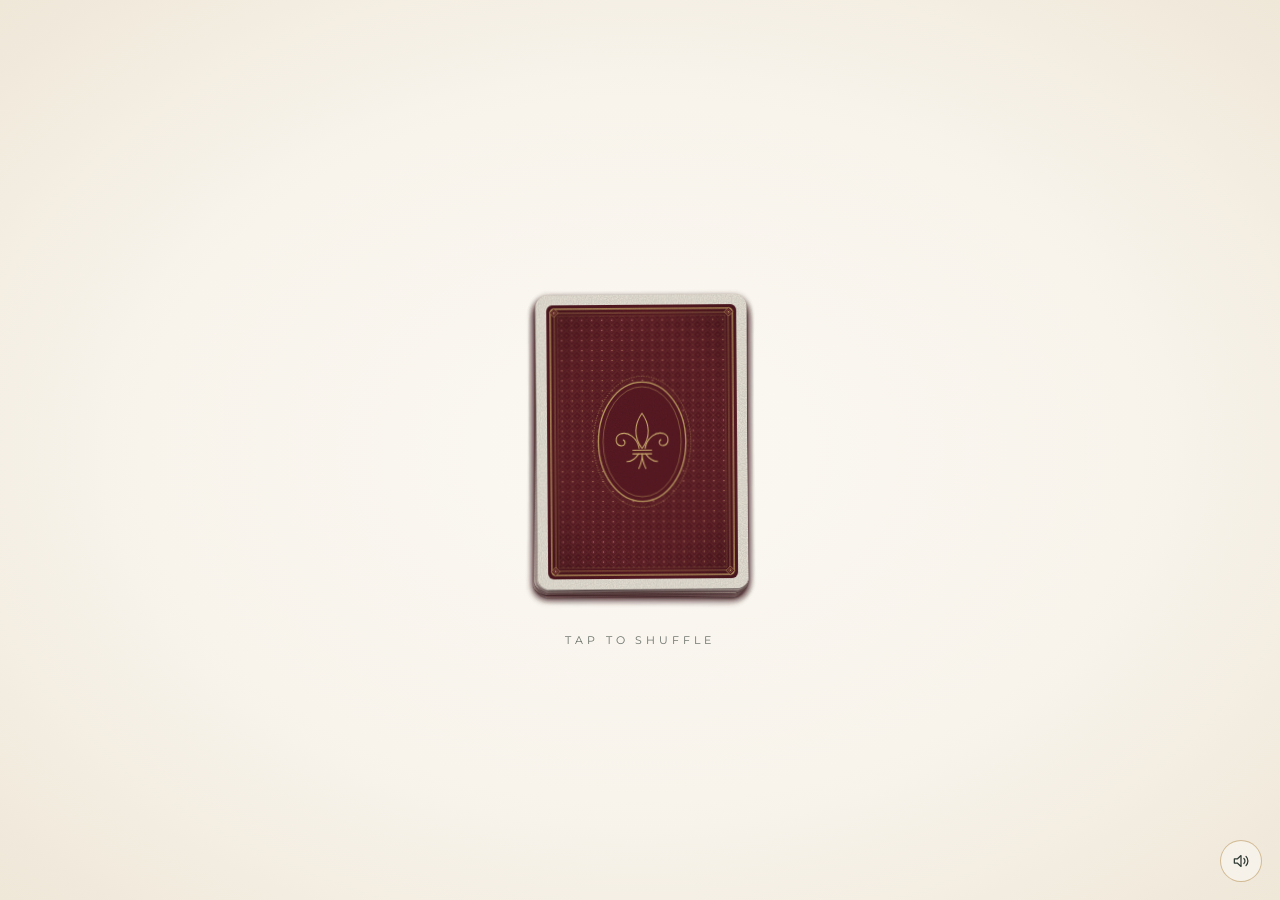
==== index.html @ 2550b091 "Link preview: remove 'Oi!' Co-Authored-By: Claude Opus 5.5 <noreply@anthropic.com> Claude-Session: h" ====
<!doctype html>
<html lang="en">
<head>
  <meta charset="utf-8">
  <meta name="viewport" content="width=device-width, initial-scale=1">
  <title>Ailsa ⚜ André · 01.08.28</title>
  <meta name="description" content="Ailsa and André are getting married in New Orleans, Louisiana on January 8, 2028.">
  <link rel="canonical" href="https://aneworleanswedding.com/">
  <meta property="og:type" content="website">
  <meta property="og:site_name" content="Ailsa ⚜ André">
  <meta property="og:url" content="https://aneworleanswedding.com/">
  <meta property="og:title" content="Ailsa ⚜ André">
  <meta property="og:description" content="Save the date · January 8, 2028 · New Orleans, Louisiana">
  <meta property="og:image" content="https://aneworleanswedding.com/assets/og-card-portrait.jpg?v=21">
  <meta property="og:image:type" content="image/jpeg">
  <meta property="og:image:width" content="1000">
  <meta property="og:image:height" content="1400">
  <meta property="og:image:alt" content="How about a New Orleans wedding? Written over a maroon fleur-de-lis playing card, above a gold parasol crossed with an Australian flag parasol">
  <meta name="twitter:card" content="summary_large_image">
  <meta name="twitter:title" content="Ailsa ⚜ André">
  <meta name="twitter:description" content="Save the date · January 8, 2028 · New Orleans, Louisiana">
  <meta name="twitter:image" content="https://aneworleanswedding.com/assets/og-card-portrait.jpg?v=21">
  <meta name="theme-color" content="#f8f4ec">
  <link rel="icon" href="favicon.svg" type="image/svg+xml">
  <link rel="apple-touch-icon" href="apple-touch-icon.png">
  <link rel="preconnect" href="https://fonts.googleapis.com">
  <link rel="preconnect" href="https://fonts.gstatic.com" crossorigin>
  <link href="https://fonts.googleapis.com/css2?family=Playfair+Display:wght@700;800&family=Cormorant+Garamond:wght@300;400;500&family=Montserrat:wght@400;500&display=swap" rel="stylesheet">
  <link rel="stylesheet" href="splash.css?v=20261127p">
</head>
<body>

  <!-- Shared drawings -->
  <svg width="0" height="0" style="position:absolute" aria-hidden="true">
    <defs>
      <symbol id="fdl" viewBox="0 2 100 102">
        <g fill="none" stroke="currentColor" stroke-width="1.8" stroke-linecap="round" stroke-linejoin="round">
          <path d="M50 6 C63 24 65 46 50 66 C35 46 37 24 50 6 Z"/>
          <path d="M55 66 C58 48 74 36 87 41 C97 45 96 60 86 61 C79 62 77 54 82 51"/>
          <path d="M45 66 C42 48 26 36 13 41 C3 45 4 60 14 61 C21 62 23 54 18 51"/>
          <path d="M34 69 H66 M34 75 H66"/>
          <path d="M50 75 C50 86 47 94 44 100 M50 75 C50 86 53 94 56 100"/>
          <path d="M44 75 C38 84 30 88 24 88 M56 75 C62 84 70 88 76 88"/>
        </g>
      </symbol>
      <symbol id="heart" viewBox="0 0 100 92">
        <path fill="currentColor" d="M50 91 C45 79 3 57 3 29 C3 12 15 2 28.5 2 C39 2 46.5 9 50 18 C53.5 9 61 2 71.5 2 C85 2 97 12 97 29 C97 57 55 79 50 91 Z"/>
      </symbol>
      <!-- Card back: printed maroon panel, gold lattice, foil frame, medallion -->
      <linearGradient id="foil" x1="0" y1="0" x2="1" y2="1">
        <stop offset="0" stop-color="#cfae6c"/>
        <stop offset=".5" stop-color="#c3a061"/>
        <stop offset="1" stop-color="#cba86a"/>
      </linearGradient>
      <radialGradient id="panelShade" cx="50%" cy="50%" r="72%">
        <stop offset="0" stop-color="#000" stop-opacity="0"/>
        <stop offset=".6" stop-color="#000" stop-opacity="0"/>
        <stop offset="1" stop-color="#000" stop-opacity=".18"/>
      </radialGradient>
      <pattern id="lattice" width="12" height="12" patternUnits="userSpaceOnUse">
        <rect width="12" height="12" fill="#5c1a24"/>
        <path d="M6 0L12 6L6 12L0 6Z" fill="none" stroke="#d2ad66" stroke-opacity=".5" stroke-width=".45"/>
        <path d="M6 3.2L8.8 6L6 8.8L3.2 6Z" fill="#6c222e" stroke="#d2ad66" stroke-opacity=".35" stroke-width=".3"/>
        <circle cx="6" cy="6" r=".65" fill="#e0bf7c"/>
        <circle cx="0" cy="0" r=".55" fill="#d2ad66" fill-opacity=".75"/>
        <circle cx="12" cy="0" r=".55" fill="#d2ad66" fill-opacity=".75"/>
        <circle cx="0" cy="12" r=".55" fill="#d2ad66" fill-opacity=".75"/>
        <circle cx="12" cy="12" r=".55" fill="#d2ad66" fill-opacity=".75"/>
      </pattern>
      <symbol id="rosette" viewBox="-6 -6 12 12" overflow="visible">
        <path d="M0 -5.2L5.2 0L0 5.2L-5.2 0Z" fill="#5c1a24" stroke="url(#foil)" stroke-width=".8"/>
        <path d="M0 -2.6L2.6 0L0 2.6L-2.6 0Z" fill="none" stroke="#d2ad66" stroke-width=".45"/>
        <circle r=".9" fill="#e6c887"/>
      </symbol>
      <symbol id="cardback" viewBox="0 0 250 350">
        <rect width="250" height="350" fill="#efe9dd"/>
        <rect x="12" y="12" width="226" height="326" rx="7" fill="#5c1a24"/>
        <rect x="25" y="25" width="200" height="300" fill="url(#lattice)"/>
        <rect x="12" y="12" width="226" height="326" rx="7" fill="url(#panelShade)"/>
        <rect x="16.5" y="16.5" width="217" height="317" rx="4.5" fill="none" stroke="url(#foil)" stroke-width="1.5"/>
        <rect x="21.5" y="21.5" width="207" height="307" rx="2" fill="none" stroke="#d2ad66" stroke-width=".6"/>
        <rect x="25" y="25" width="200" height="300" fill="none" stroke="#d2ad66" stroke-opacity=".6" stroke-width=".4"/>
        <use href="#rosette" x="15" y="15" width="12" height="12"/>
        <use href="#rosette" x="223" y="15" width="12" height="12"/>
        <use href="#rosette" x="15" y="323" width="12" height="12"/>
        <use href="#rosette" x="223" y="323" width="12" height="12"/>
        <ellipse cx="125" cy="175" rx="58" ry="78" fill="none" stroke="#d2ad66" stroke-width=".6" stroke-dasharray=".6 2.4" stroke-linecap="round"/>
        <ellipse cx="125" cy="175" rx="52" ry="71" fill="#5c1a24" stroke="url(#foil)" stroke-width="1.6"/>
        <ellipse cx="125" cy="175" rx="46.5" ry="65.5" fill="none" stroke="#d2ad66" stroke-width=".55"/>
        <use href="#fdl" x="90" y="138" width="70" height="72" style="color:#ddbb76"/>
      </symbol>
    </defs>
  </svg>

  <main class="table" id="table" aria-label="Ailsa and André">
    <template id="card-tpl">
      <div class="card">
        <div class="card-inner">
          <div class="face back">
            <svg class="back-art" viewBox="0 0 250 350" preserveAspectRatio="none" aria-hidden="true"><use href="#cardback"/></svg>
          </div>
        </div>
      </div>
    </template>

    <template id="ace-front">
      <div class="face front">
        <div class="corner tl"><span>A</span><svg><use href="#heart"/></svg></div>
        <svg class="pip"><use href="#heart"/></svg>
        <div class="corner br"><span>A</span><svg><use href="#heart"/></svg></div>
      </div>
    </template>
  </main>

  <p class="prompt" id="prompt">Tap to shuffle</p>
  <a class="enter" id="enter" href="home.html">Geaux</a>

  <button class="sound" id="sound" type="button" aria-label="Sound" aria-pressed="true" title="Sound on/off">
    <svg viewBox="0 0 24 24" fill="none" stroke="currentColor" stroke-width="1.5" stroke-linecap="round" stroke-linejoin="round" aria-hidden="true">
      <path d="M4 9.5h3.5L12 5.5v13l-4.5-4H4z"/>
      <path class="wave" d="M15.5 9a4.2 4.2 0 0 1 0 6M18 6.5a7.8 7.8 0 0 1 0 11"/>
      <path class="cross" d="M16 9.5l5 5M21 9.5l-5 5"/>
    </svg>
  </button>

  <!-- "When the Saints Go Marching In" (traditional), performed by the Gateway Brass of the United States
       Air Force Band of the West. U.S. federal government work: public domain. 1:50–2:40 instrumental section, slowed to 85 bpm, looped. -->
  <audio id="music" src="assets/audio/saints-brass.mp3?v=20261127f" preload="none" loop></audio>

  <script src="splash.js?v=20261127q"></script>
</body>
</html>
---- splash.css ----
:root {
  --paper: #f8f4ec;
  --ink: #2f3a33;
  --gold: #c9a45f;
  --deep: #23312a;
  --maroon: #5c1a24;
  --red: #c9252c;
  --card: #efe9dd;
  --w: clamp(150px, 30vmin, 210px);
  --h: calc(var(--w) * 1.4);
  --r: calc(var(--w) * 0.055);
  --lift: -5vh;      /* how far the ace rises */
  --grow: 1.2;       /* how much the ace grows */
}

* { box-sizing: border-box; }
html, body { height: 100%; margin: 0; }
body {
  background: radial-gradient(ellipse at center, #fbf8f2 0%, var(--paper) 55%, #efe7d8 100%);
  color: var(--ink);
  overflow: hidden;
  font-family: "Cormorant Garamond", Georgia, serif;
}

.table { position: fixed; inset: 0; perspective: 1400px; }

/* ---------- Cards ---------- */
.card {
  position: absolute; left: 50%; top: 50%;
  width: var(--w); height: var(--h);
  margin: calc(var(--h) / -2) 0 0 calc(var(--w) / -2);
  transform-style: preserve-3d;
  will-change: transform;
}
.card-inner {
  position: relative; width: 100%; height: 100%;
  transform-style: preserve-3d;
}
@property --elev { syntax: "<number>"; inherits: true; initial-value: 0; }
.face {
  position: absolute; inset: 0;
  border-radius: var(--r);
  overflow: hidden;
  backface-visibility: hidden;
  -webkit-backface-visibility: hidden;
  /* shadow grows and softens as the card lifts off the table */
  box-shadow:
    inset 0 0 0 .5px rgba(60,30,20,.18),
    0 1px 1.5px rgba(0,0,0,.22),
    0 calc(3px + var(--elev, 0) * .45px) calc(8px + var(--elev, 0) * .9px) rgba(60,18,24, calc(.2 - var(--elev, 0) * .0007));
}
/* paper grain + linen ("air-cushion") finish */
.face::after {
  content: ""; position: absolute; inset: 0; pointer-events: none;
  background-image:
    url("data:image/svg+xml,%3Csvg xmlns='http://www.w3.org/2000/svg' width='140' height='140'%3E%3Cfilter id='n'%3E%3CfeTurbulence type='fractalNoise' baseFrequency='.85' numOctaves='2' stitchTiles='stitch'/%3E%3CfeColorMatrix values='0 0 0 0 0 0 0 0 0 0 0 0 0 0 0 0 0 0 .55 0'/%3E%3C/filter%3E%3Crect width='100%25' height='100%25' filter='url(%23n)'/%3E%3C/svg%3E"),
    repeating-linear-gradient(0deg, rgba(255,255,255,.05) 0 1px, transparent 1px 2.5px),
    repeating-linear-gradient(90deg, rgba(0,0,0,.035) 0 1px, transparent 1px 2.5px);
  opacity: .32;
  mix-blend-mode: multiply;
}
/* faint gloss of the coated card stock */
.face::before {
  content: ""; position: absolute; inset: 0; pointer-events: none; z-index: 1;
  background: linear-gradient(118deg, rgba(255,255,255,0) 35%, rgba(255,255,255,.09) 48%, rgba(255,255,255,0) 62%);
}

.front::after { opacity: .09; }
.front::before { background: linear-gradient(118deg, rgba(255,255,255,0) 35%, rgba(255,255,255,.12) 48%, rgba(255,255,255,0) 62%); }

/* Back: printed design (SVG #cardback) */
.back { background: var(--card); }
.back::before { display: none; }          /* matte: no gloss streak */
.back-art { position: absolute; inset: 0; width: 100%; height: 100%; display: block; }
/* cards other than the ace show their back on both sides while tumbling */
.card.plain .back { backface-visibility: visible; -webkit-backface-visibility: visible; }

/* Front: ace of hearts (traditional) */
.front {
  background: var(--card);
  transform: rotateY(180deg);
  color: var(--red);
}
.pip {
  position: absolute; left: 50%; top: 50%;
  width: 21%; height: 19%;
  transform: translate(-50%, -50%);
}
.corner {
  position: absolute;
  display: flex; flex-direction: column; align-items: center;
  line-height: .9;
}
.corner span {
  font-family: "Playfair Display", "Didot", "Bodoni 72", Georgia, serif;
  font-size: calc(var(--w) * 0.16); font-weight: 700;
}
.corner svg { width: calc(var(--w) * 0.075); height: calc(var(--w) * 0.07); margin-top: calc(var(--w) * 0.02); }
.corner.tl { top: 6%; left: 7%; }
.corner.br { bottom: 6%; right: 7%; transform: rotate(180deg); }

/* ---------- Enter ---------- */
.enter {
  position: fixed; left: 50%;
  top: calc(50% + var(--lift) + var(--h) * var(--grow) / 2 + 36px);
  transform: translate(-50%, 8px);
  font-family: "Montserrat", system-ui, sans-serif;
  font-size: .78rem; letter-spacing: .42em; text-transform: uppercase;
  text-decoration: none; color: var(--ink);
  padding: 14px 18px 14px 26px;     /* extra left balances letter-spacing */
  border-top: 1px solid var(--gold);
  border-bottom: 1px solid var(--gold);
  opacity: 0; pointer-events: none;
  transition: opacity 1s ease, transform 1s ease, color .2s, background .2s;
}
.enter.show { opacity: 1; transform: translate(-50%, 0); pointer-events: auto; }
.enter:hover, .enter:focus-visible { color: var(--paper); background: var(--deep); outline: none; }

/* ---------- Tap prompt ---------- */
.prompt {
  position: fixed; left: 50%; margin: 0;
  top: calc(50% + var(--h) / 2 + 36px);
  transform: translateX(-50%);
  font-family: "Montserrat", system-ui, sans-serif;
  font-size: .7rem; letter-spacing: .35em; text-transform: uppercase;
  color: var(--ink); opacity: .7; white-space: nowrap;
  animation: breathe 2.4s ease-in-out infinite;
  transition: opacity .4s ease;
  pointer-events: none;
}
.prompt.hide { animation: none; opacity: 0; }
@keyframes breathe { 0%, 100% { opacity: .35; } 50% { opacity: .8; } }
body { cursor: pointer; }

/* ---------- Sound toggle ---------- */
.sound {
  position: fixed; right: 18px; bottom: 18px; z-index: 1000;
  width: 42px; height: 42px; border-radius: 50%;
  display: grid; place-items: center;
  background: rgba(248,244,236,.85); color: var(--ink);
  border: 1px solid rgba(184,149,90,.6); cursor: pointer;
  transition: background .2s, color .2s;
}
.sound:hover, .sound:focus-visible { background: var(--deep); color: var(--paper); outline: none; }
.sound svg { width: 20px; height: 20px; }
.sound .cross { display: none; }
.sound.off .wave { display: none; }
.sound.off .cross { display: inline; }

/* ---------- Second-line parasols ---------- */
.parasols { position: fixed; inset: 0; overflow: hidden; pointer-events: none; }
.parasol { position: absolute; left: 0; top: 0; will-change: transform; }
.parasol svg { display: block; width: 100%; height: auto; transform-origin: 50% 40%;
  filter: drop-shadow(0 6px 8px rgba(60,18,24,.18)); }
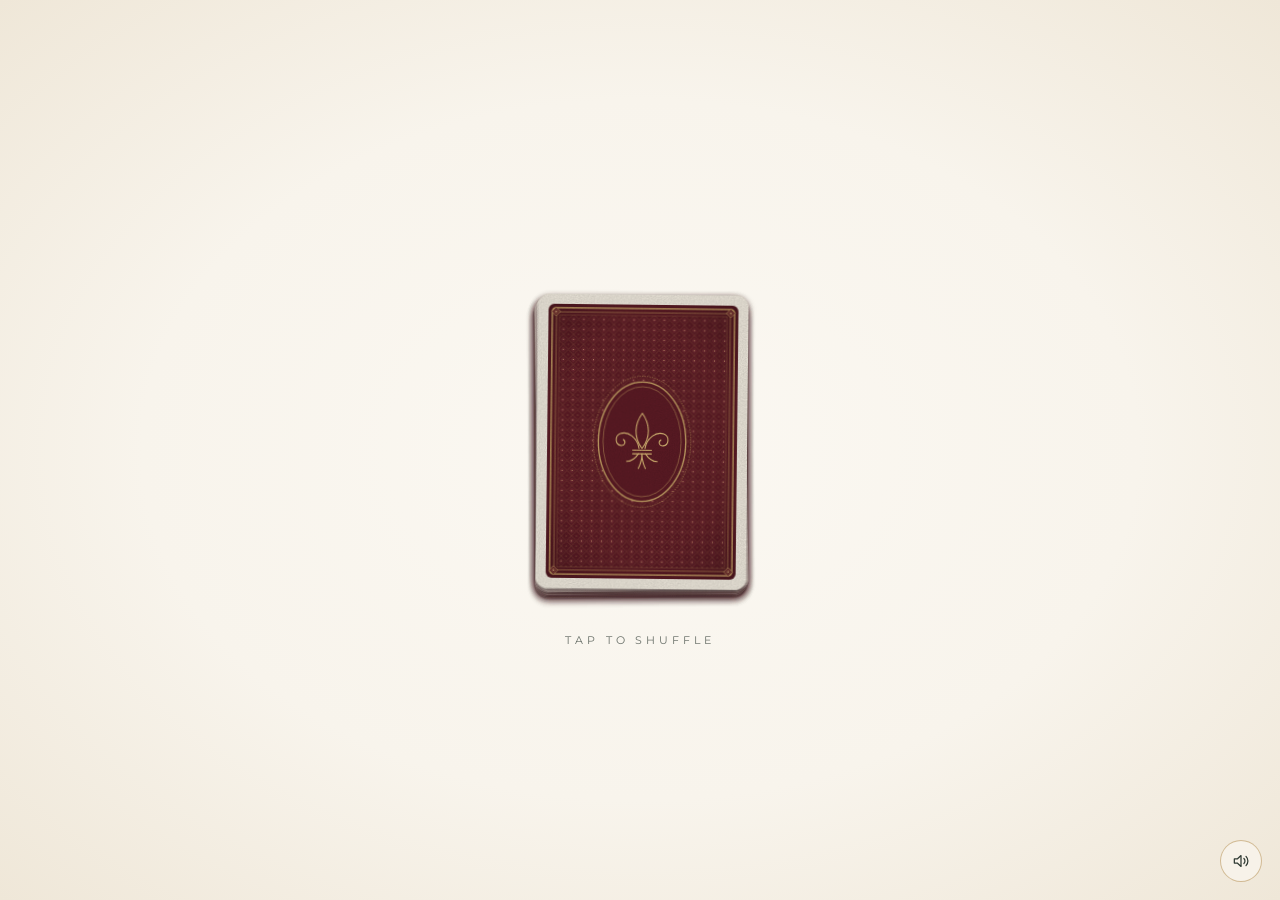
==== commit dc903faf: "Link preview: publish tighter spacing (image v22) Co-Authored-By: Claude Opus 5.5 <noreply@anthropic" ====
--- a/index.html
+++ b/index.html
@@ -11,7 +11,7 @@
   <meta property="og:url" content="https://aneworleanswedding.com/">
   <meta property="og:title" content="Ailsa ⚜ André">
   <meta property="og:description" content="Save the date · January 8, 2028 · New Orleans, Louisiana">
-  <meta property="og:image" content="https://aneworleanswedding.com/assets/og-card-portrait.jpg?v=21">
+  <meta property="og:image" content="https://aneworleanswedding.com/assets/og-card-portrait.jpg?v=22">
   <meta property="og:image:type" content="image/jpeg">
   <meta property="og:image:width" content="1000">
   <meta property="og:image:height" content="1400">
@@ -19,7 +19,7 @@
   <meta name="twitter:card" content="summary_large_image">
   <meta name="twitter:title" content="Ailsa ⚜ André">
   <meta name="twitter:description" content="Save the date · January 8, 2028 · New Orleans, Louisiana">
-  <meta name="twitter:image" content="https://aneworleanswedding.com/assets/og-card-portrait.jpg?v=21">
+  <meta name="twitter:image" content="https://aneworleanswedding.com/assets/og-card-portrait.jpg?v=22">
   <meta name="theme-color" content="#f8f4ec">
   <link rel="icon" href="favicon.svg" type="image/svg+xml">
   <link rel="apple-touch-icon" href="apple-touch-icon.png">
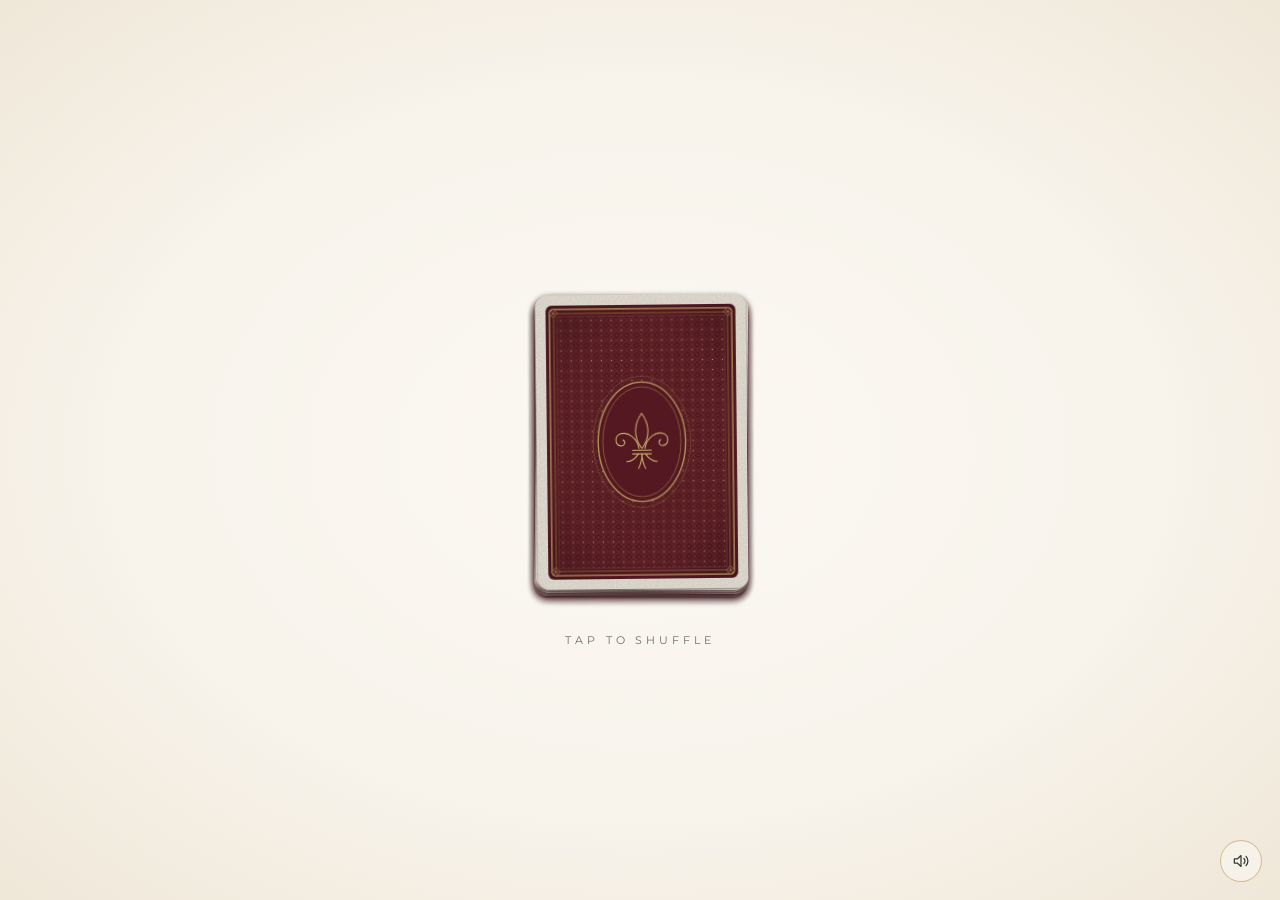
==== commit c18b1502: "Splash: boomerang clips the face-down ace and spins it until it lands face up Replaces the flip reve" ====
--- a/index.html
+++ b/index.html
@@ -26,7 +26,7 @@
   <link rel="preconnect" href="https://fonts.googleapis.com">
   <link rel="preconnect" href="https://fonts.gstatic.com" crossorigin>
   <link href="https://fonts.googleapis.com/css2?family=Playfair+Display:wght@700;800&family=Cormorant+Garamond:wght@300;400;500&family=Montserrat:wght@400;500&display=swap" rel="stylesheet">
-  <link rel="stylesheet" href="splash.css?v=20261127p">
+  <link rel="stylesheet" href="splash.css?v=20261128a">
 </head>
 <body>
 
@@ -127,6 +127,6 @@
        Air Force Band of the West. U.S. federal government work: public domain. 1:50–2:40 instrumental section, slowed to 85 bpm, looped. -->
   <audio id="music" src="assets/audio/saints-brass.mp3?v=20261127f" preload="none" loop></audio>
 
-  <script src="splash.js?v=20261127q"></script>
+  <script src="splash.js?v=20261128a"></script>
 </body>
 </html>
--- a/splash.css
+++ b/splash.css
@@ -152,3 +152,8 @@
 .parasol { position: absolute; left: 0; top: 0; will-change: transform; }
 .parasol svg { display: block; width: 100%; height: auto; transform-origin: 50% 40%;
   filter: drop-shadow(0 6px 8px rgba(60,18,24,.18)); }
+
+/* ---------- Boomerang ---------- */
+.boomerang { position: fixed; left: 0; top: 0; z-index: 900; width: clamp(90px, 17vmin, 150px); pointer-events: none;
+  filter: drop-shadow(0 8px 10px rgba(60,18,24,.3)); will-change: transform; }
+.boomerang svg { display: block; width: 100%; height: auto; }
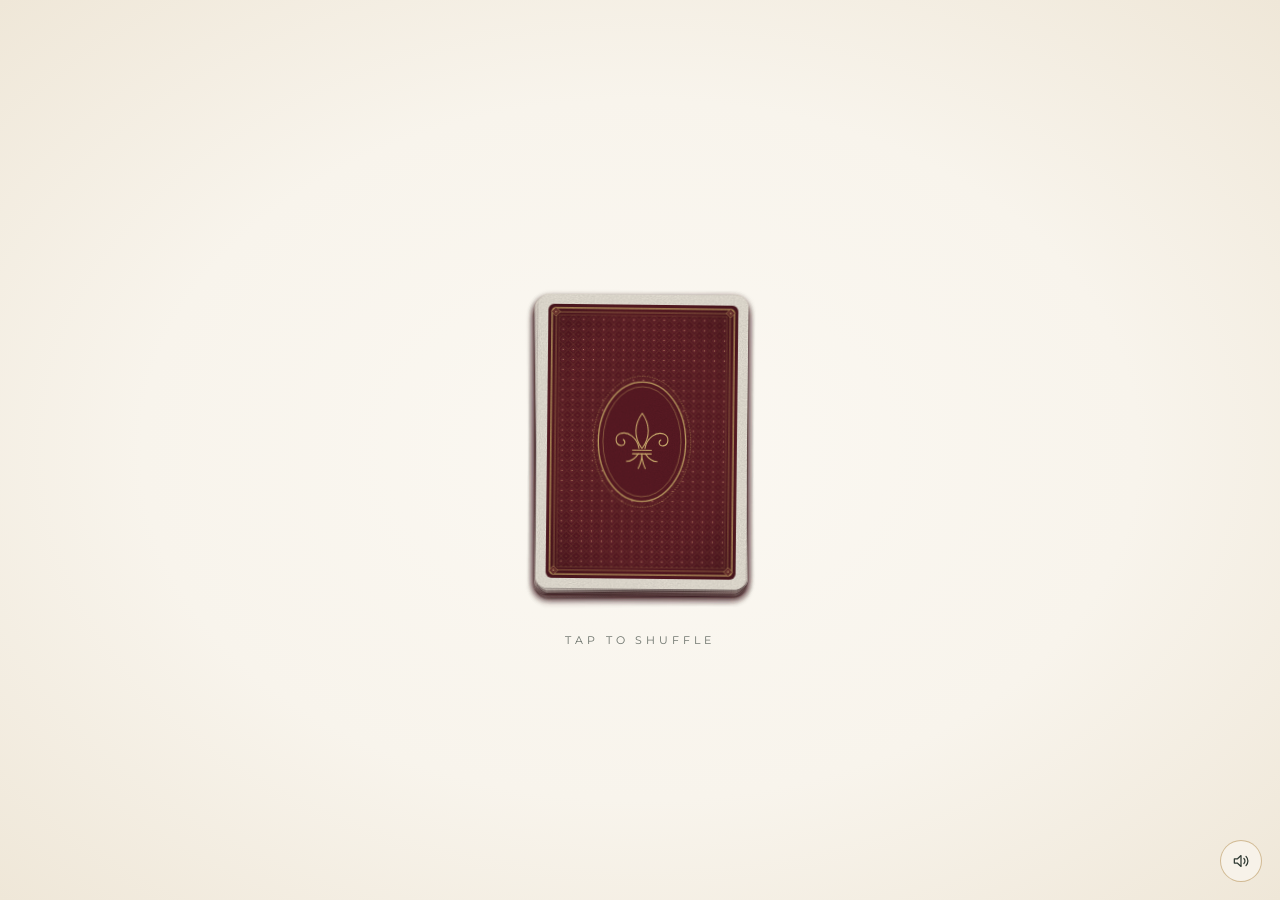
==== commit 4c1cb48f: "Splash: redraw boomerang after the couple's own Wide shallow V with dark-stained carved tips, white " ====
--- a/index.html
+++ b/index.html
@@ -26,7 +26,7 @@
   <link rel="preconnect" href="https://fonts.googleapis.com">
   <link rel="preconnect" href="https://fonts.gstatic.com" crossorigin>
   <link href="https://fonts.googleapis.com/css2?family=Playfair+Display:wght@700;800&family=Cormorant+Garamond:wght@300;400;500&family=Montserrat:wght@400;500&display=swap" rel="stylesheet">
-  <link rel="stylesheet" href="splash.css?v=20261128a">
+  <link rel="stylesheet" href="splash.css?v=20261128b">
 </head>
 <body>
 
@@ -127,6 +127,6 @@
        Air Force Band of the West. U.S. federal government work: public domain. 1:50–2:40 instrumental section, slowed to 85 bpm, looped. -->
   <audio id="music" src="assets/audio/saints-brass.mp3?v=20261127f" preload="none" loop></audio>
 
-  <script src="splash.js?v=20261128a"></script>
+  <script src="splash.js?v=20261128b"></script>
 </body>
 </html>
--- a/splash.css
+++ b/splash.css
@@ -154,6 +154,6 @@
   filter: drop-shadow(0 6px 8px rgba(60,18,24,.18)); }
 
 /* ---------- Boomerang ---------- */
-.boomerang { position: fixed; left: 0; top: 0; z-index: 900; width: clamp(90px, 17vmin, 150px); pointer-events: none;
+.boomerang { position: fixed; left: 0; top: 0; z-index: 900; width: clamp(120px, 24vmin, 210px); pointer-events: none;
   filter: drop-shadow(0 8px 10px rgba(60,18,24,.3)); will-change: transform; }
 .boomerang svg { display: block; width: 100%; height: auto; }
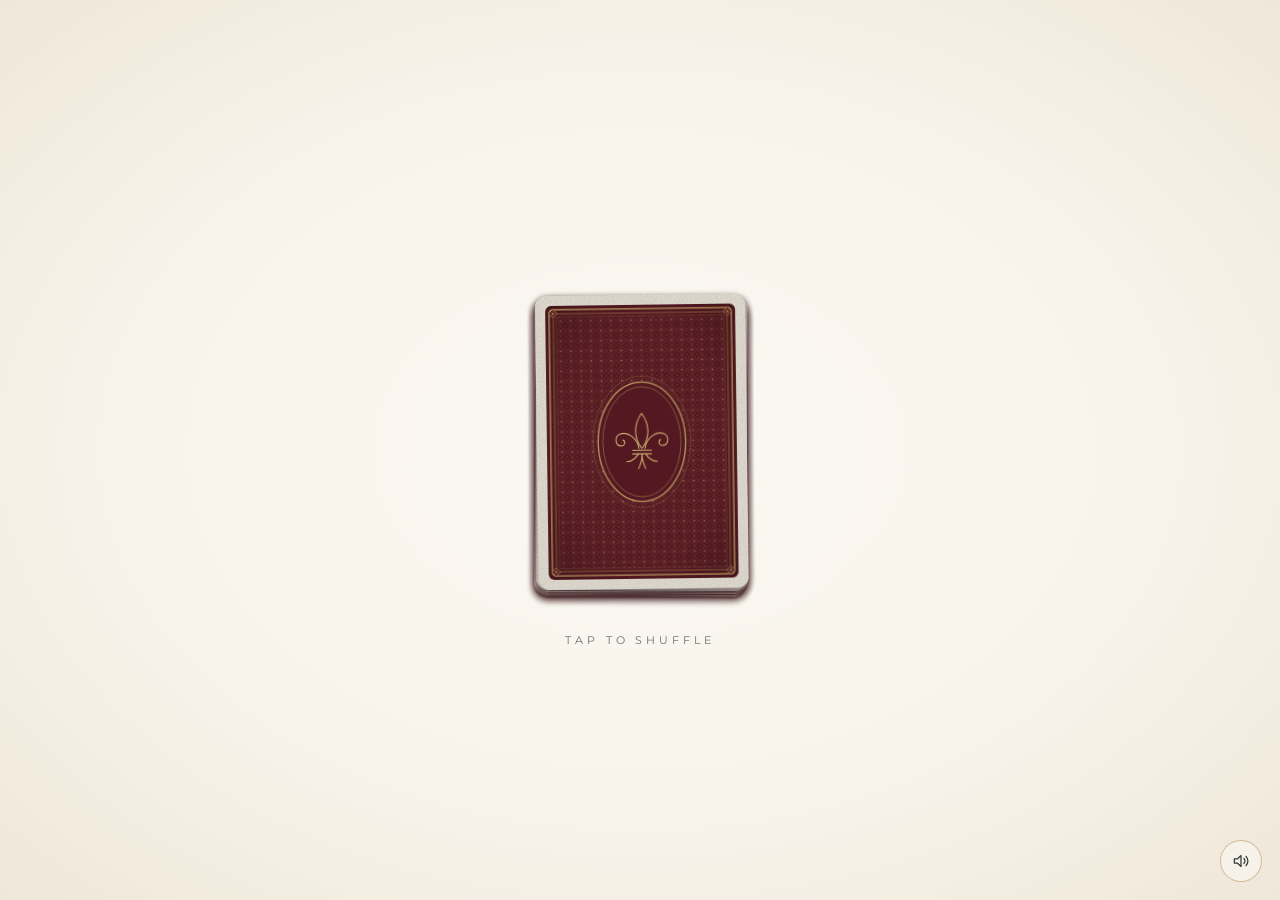
==== commit 1e5e2c15: "Splash: size the boomerang relative to the card (85% of card width) Co-Authored-By: Claude Opus 5.5 " ====
--- a/index.html
+++ b/index.html
@@ -26,7 +26,7 @@
   <link rel="preconnect" href="https://fonts.googleapis.com">
   <link rel="preconnect" href="https://fonts.gstatic.com" crossorigin>
   <link href="https://fonts.googleapis.com/css2?family=Playfair+Display:wght@700;800&family=Cormorant+Garamond:wght@300;400;500&family=Montserrat:wght@400;500&display=swap" rel="stylesheet">
-  <link rel="stylesheet" href="splash.css?v=20261128b">
+  <link rel="stylesheet" href="splash.css?v=20261128c">
 </head>
 <body>
 
@@ -127,6 +127,6 @@
        Air Force Band of the West. U.S. federal government work: public domain. 1:50–2:40 instrumental section, slowed to 85 bpm, looped. -->
   <audio id="music" src="assets/audio/saints-brass.mp3?v=20261127f" preload="none" loop></audio>
 
-  <script src="splash.js?v=20261128b"></script>
+  <script src="splash.js?v=20261128c"></script>
 </body>
 </html>
--- a/splash.css
+++ b/splash.css
@@ -154,6 +154,6 @@
   filter: drop-shadow(0 6px 8px rgba(60,18,24,.18)); }
 
 /* ---------- Boomerang ---------- */
-.boomerang { position: fixed; left: 0; top: 0; z-index: 900; width: clamp(120px, 24vmin, 210px); pointer-events: none;
+.boomerang { position: fixed; left: 0; top: 0; z-index: 900; width: calc(var(--w) * var(--grow) * 0.85);   /* in proportion to the revealed card */ pointer-events: none;
   filter: drop-shadow(0 8px 10px rgba(60,18,24,.3)); will-change: transform; }
 .boomerang svg { display: block; width: 100%; height: auto; }
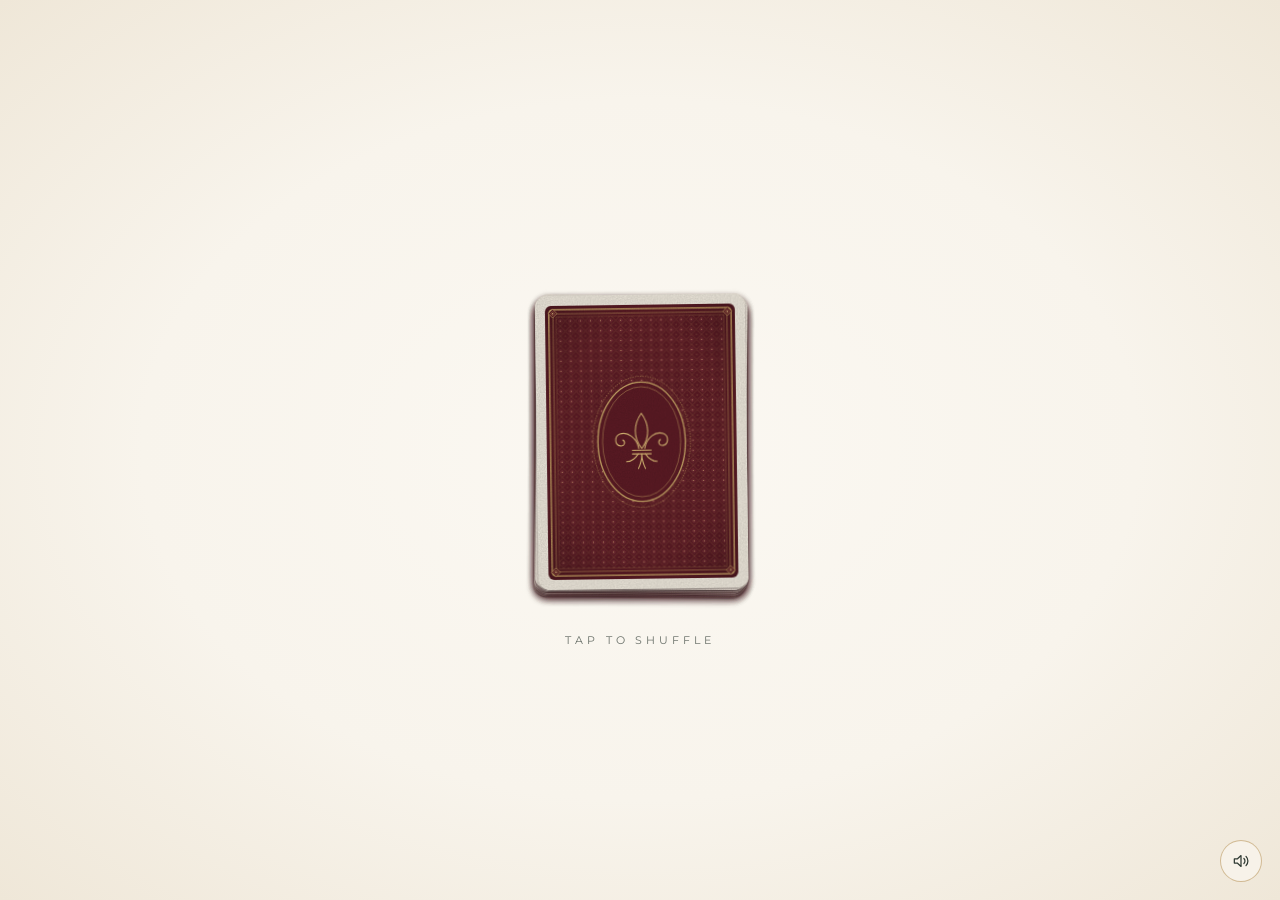
==== commit 6951cd38: "Splash: kookaburra laugh after the boomerang exits Original synthesized call (tools/kookaburra.py): " ====
--- a/index.html
+++ b/index.html
@@ -127,6 +127,6 @@
        Air Force Band of the West. U.S. federal government work: public domain. 1:50–2:40 instrumental section, slowed to 85 bpm, looped. -->
   <audio id="music" src="assets/audio/saints-brass.mp3?v=20261127f" preload="none" loop></audio>
 
-  <script src="splash.js?v=20261128c"></script>
+  <script src="splash.js?v=20261128d"></script>
 </body>
 </html>
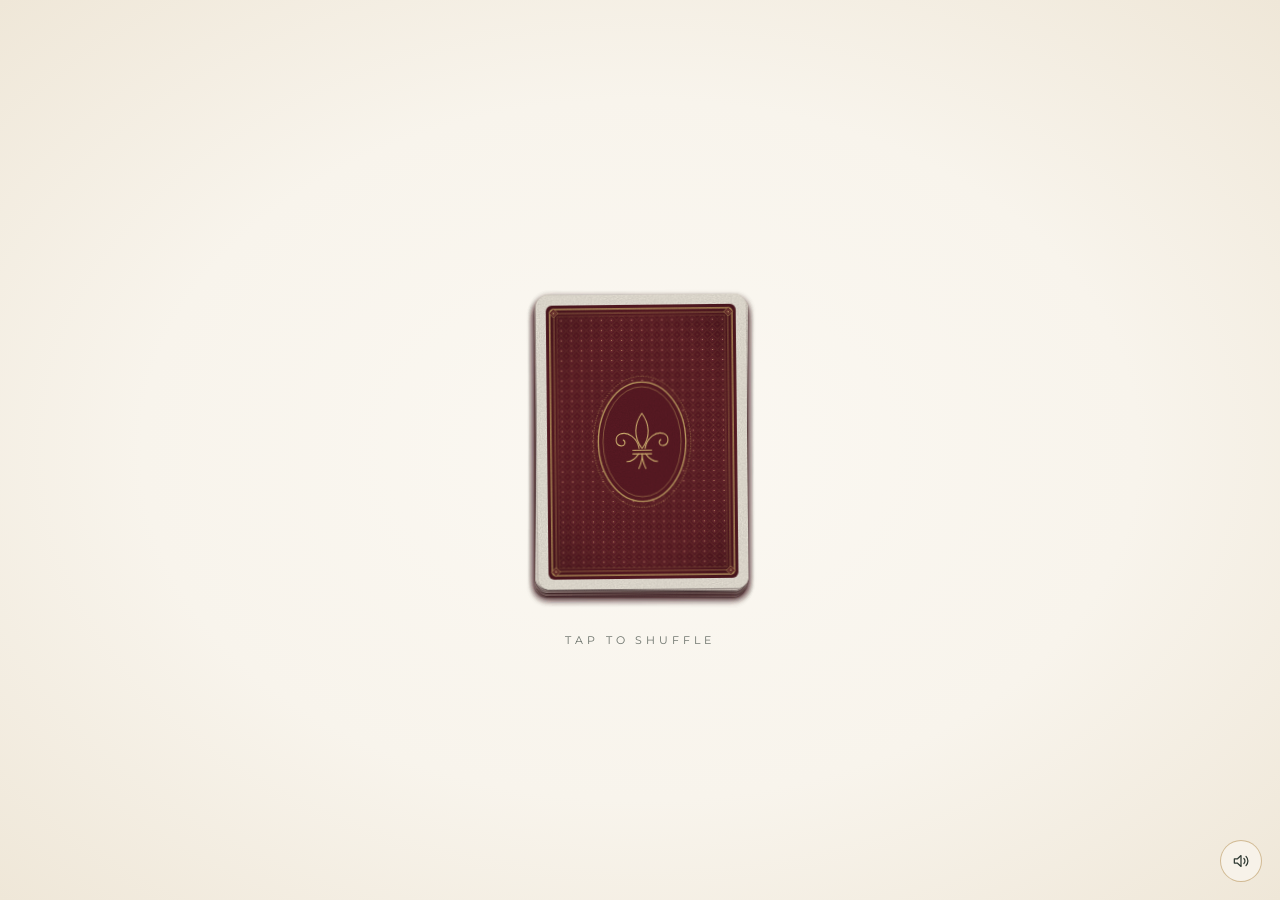
==== commit 45988971: "Splash: remove kookaburra laugh Co-Authored-By: Claude Opus 5.5 <noreply@anthropic.com> Claude-Sessi" ====
--- a/index.html
+++ b/index.html
@@ -127,6 +127,6 @@
        Air Force Band of the West. U.S. federal government work: public domain. 1:50–2:40 instrumental section, slowed to 85 bpm, looped. -->
   <audio id="music" src="assets/audio/saints-brass.mp3?v=20261127f" preload="none" loop></audio>
 
-  <script src="splash.js?v=20261128d"></script>
+  <script src="splash.js?v=20261128e"></script>
 </body>
 </html>
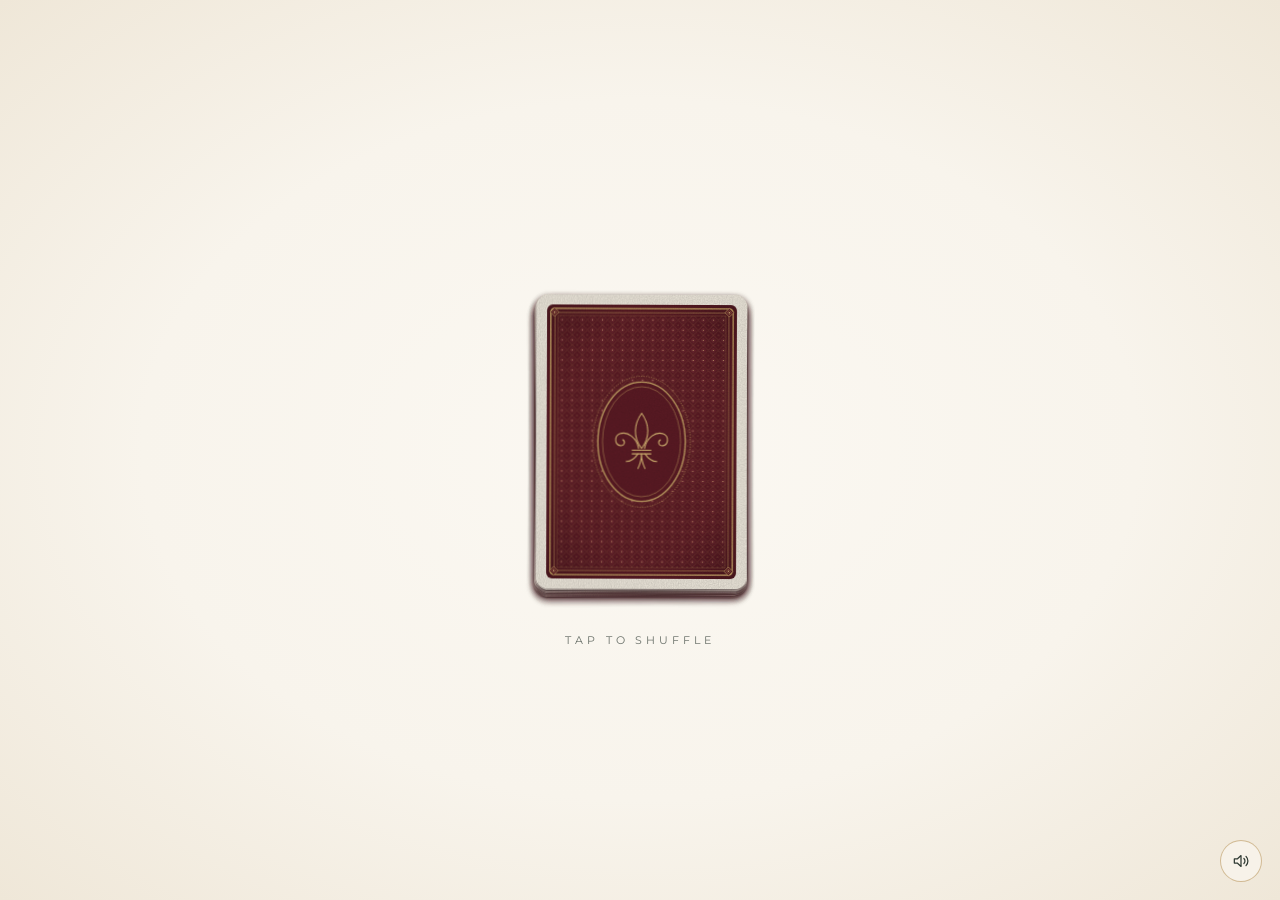
==== commit 1c059422: "Splash: revealed ace scales to fill the screen Card grows to ~78% of the viewport height (or ~82% of" ====
--- a/index.html
+++ b/index.html
@@ -26,7 +26,7 @@
   <link rel="preconnect" href="https://fonts.googleapis.com">
   <link rel="preconnect" href="https://fonts.gstatic.com" crossorigin>
   <link href="https://fonts.googleapis.com/css2?family=Playfair+Display:wght@700;800&family=Cormorant+Garamond:wght@300;400;500&family=Montserrat:wght@400;500&display=swap" rel="stylesheet">
-  <link rel="stylesheet" href="splash.css?v=20261128c">
+  <link rel="stylesheet" href="splash.css?v=20261128f">
 </head>
 <body>
 
@@ -127,6 +127,6 @@
        Air Force Band of the West. U.S. federal government work: public domain. 1:50–2:40 instrumental section, slowed to 85 bpm, looped. -->
   <audio id="music" src="assets/audio/saints-brass.mp3?v=20261127f" preload="none" loop></audio>
 
-  <script src="splash.js?v=20261128e"></script>
+  <script src="splash.js?v=20261128f"></script>
 </body>
 </html>
--- a/splash.css
+++ b/splash.css
@@ -154,6 +154,6 @@
   filter: drop-shadow(0 6px 8px rgba(60,18,24,.18)); }
 
 /* ---------- Boomerang ---------- */
-.boomerang { position: fixed; left: 0; top: 0; z-index: 900; width: calc(var(--w) * var(--grow) * 0.85);   /* in proportion to the revealed card */ pointer-events: none;
+.boomerang { position: fixed; left: 0; top: 0; z-index: 900; width: calc(var(--w) * var(--grow) * 0.72);   /* in proportion to the revealed card */ pointer-events: none;
   filter: drop-shadow(0 8px 10px rgba(60,18,24,.3)); will-change: transform; }
 .boomerang svg { display: block; width: 100%; height: auto; }
